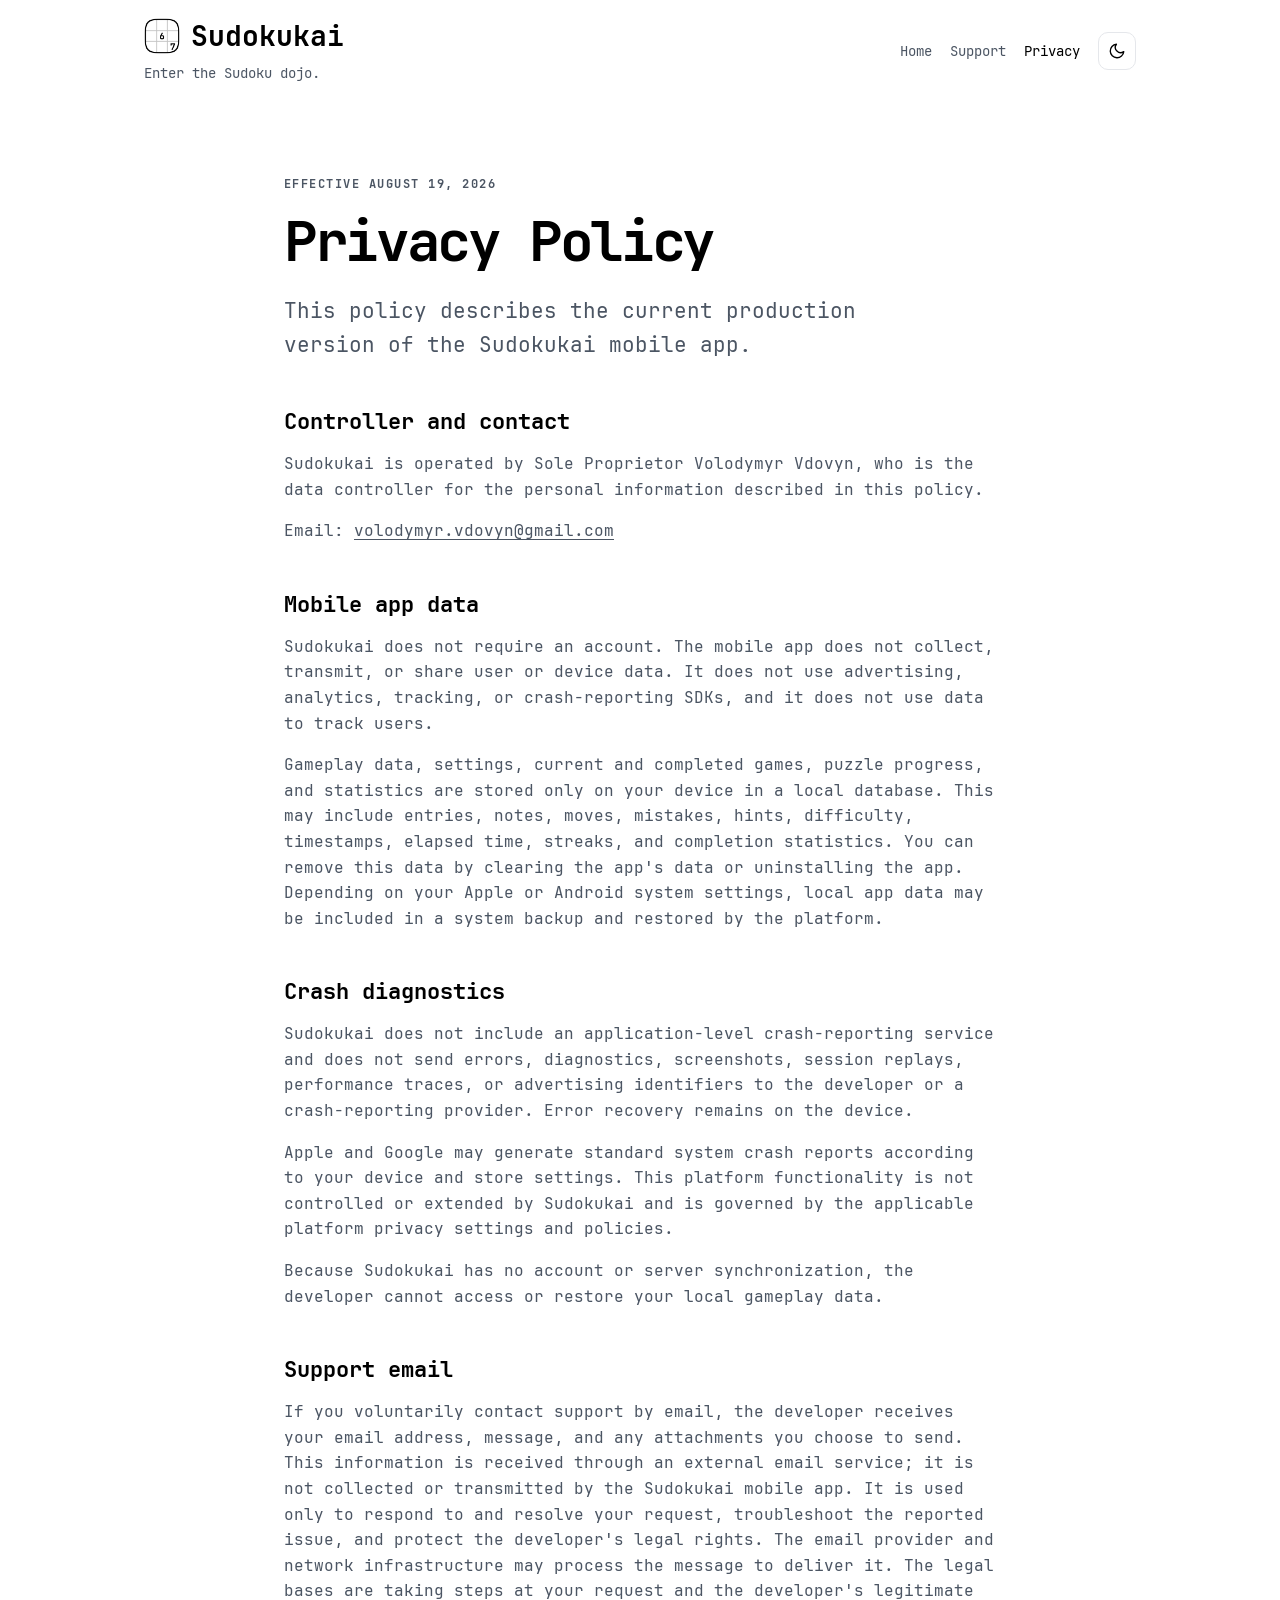
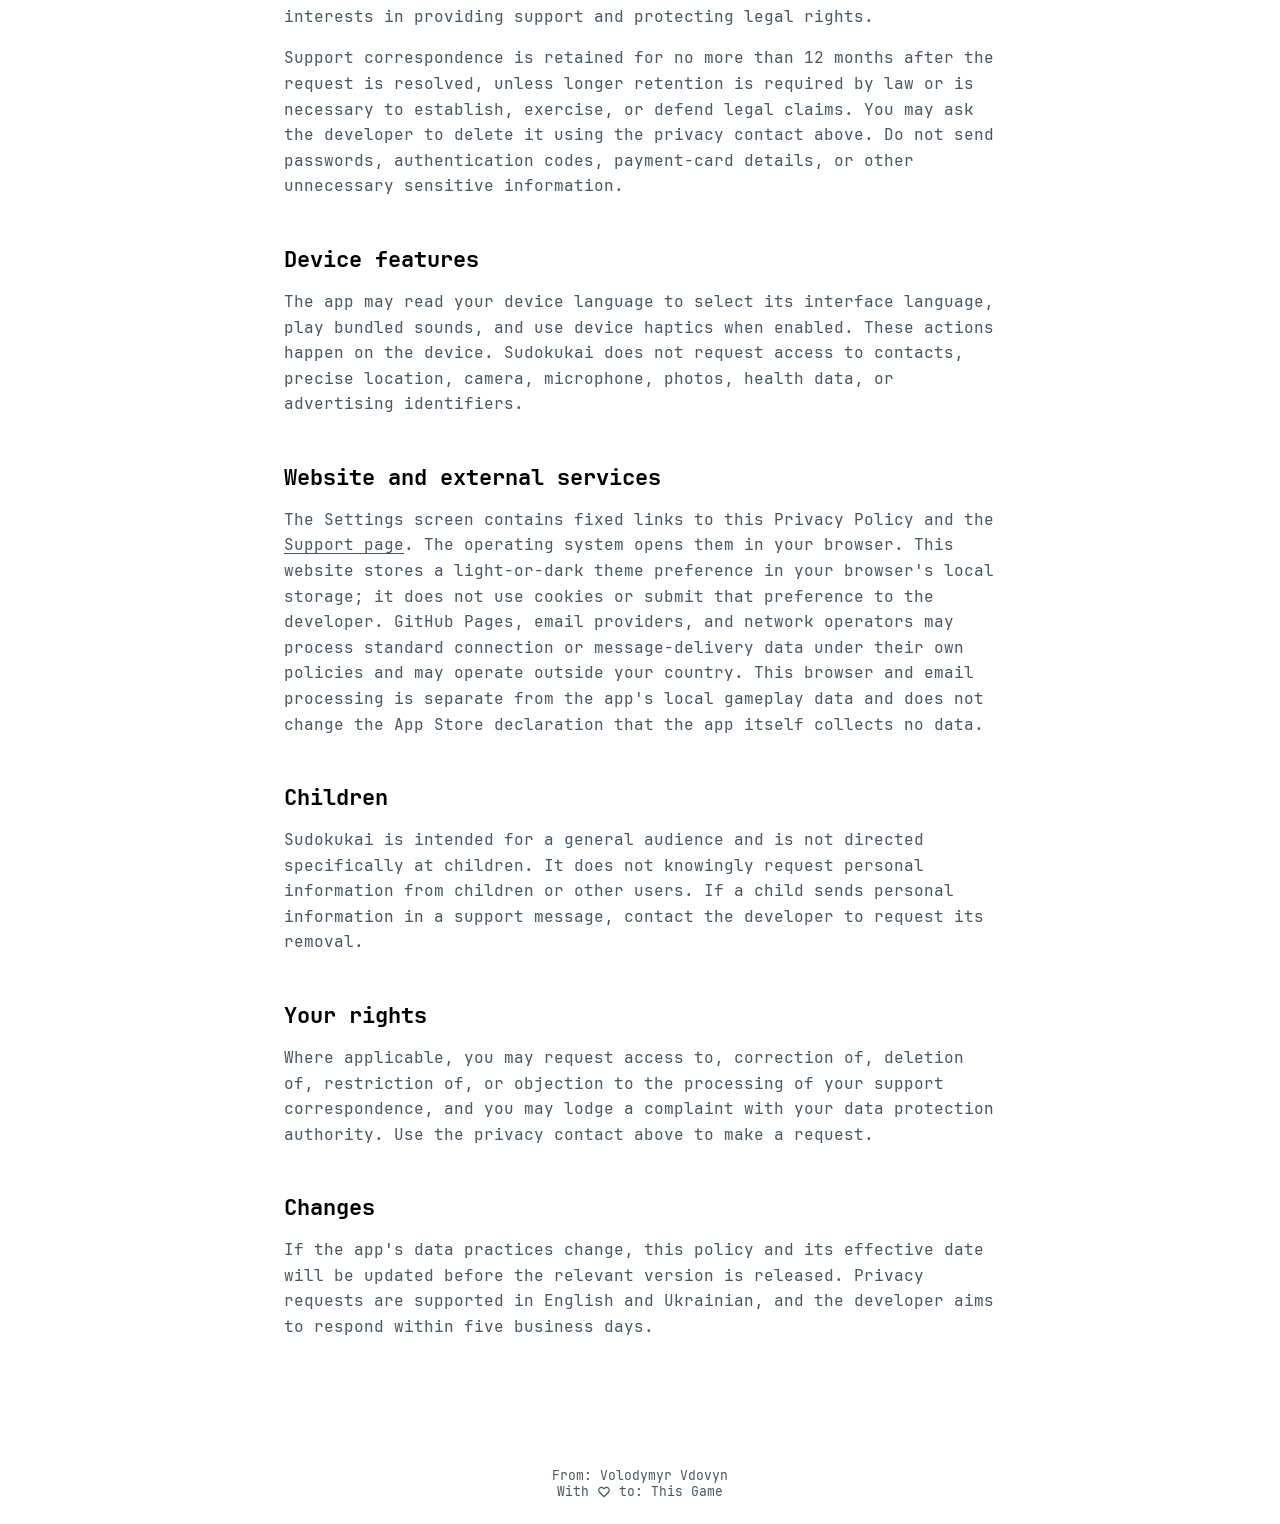
==== privacy/index.html @ ba86cb81 "pages(sudokukai-site): add main, privacy and support pages" ====
<!doctype html>
<html lang="en">
  <head>
    <meta charset="utf-8" />
    <meta name="viewport" content="width=device-width, initial-scale=1" />
    <meta
      name="description"
      content="Privacy Policy for the Sudokukai mobile app."
    />
    <meta
      name="theme-color"
      media="(prefers-color-scheme: light)"
      content="#ffffff"
    />
    <meta
      name="theme-color"
      media="(prefers-color-scheme: dark)"
      content="#000000"
    />
    <title>Privacy Policy · Sudokukai</title>
    <link
      rel="icon"
      href="../assets/icon-light.png"
      type="image/png"
      media="(prefers-color-scheme: light)"
      data-theme-icon="light"
    />
    <link
      rel="icon"
      href="../assets/icon-dark.png"
      type="image/png"
      media="(prefers-color-scheme: dark)"
      data-theme-icon="dark"
    />
    <script src="../components/theme.js"></script>
    <link rel="stylesheet" href="../assets/styles.css" />
    <script src="../components/header.js" defer></script>
    <script src="../components/footer.js" defer></script>
  </head>
  <body>
    <sudokukai-header current="privacy"></sudokukai-header>

    <main class="document">
      <p class="eyebrow">Effective August 19, 2026</p>
      <h1>Privacy Policy</h1>
      <p class="lead">
        This policy describes the current production version of the Sudokukai
        mobile app.
      </p>

      <h2>Controller and contact</h2>
      <p>
        Sudokukai is operated by Sole Proprietor Volodymyr Vdovyn, who is the
        data controller for the personal information described in this policy.
      </p>
      <p>
        Email:
        <a class="contact" href="mailto:volodymyr.vdovyn@gmail.com"
          >volodymyr.vdovyn@gmail.com</a
        >
      </p>

      <h2>Mobile app data</h2>
      <p>
        Sudokukai does not require an account. The mobile app does not collect,
        transmit, or share user or device data. It does not use advertising,
        analytics, tracking, or crash-reporting SDKs, and it does not use data
        to track users.
      </p>
      <p>
        Gameplay data, settings, current and completed games, puzzle progress,
        and statistics are stored only on your device in a local database. This
        may include entries, notes, moves, mistakes, hints, difficulty,
        timestamps, elapsed time, streaks, and completion statistics. You can
        remove this data by clearing the app's data or uninstalling the app.
        Depending on your Apple or Android system settings, local app data may
        be included in a system backup and restored by the platform.
      </p>

      <h2>Crash diagnostics</h2>
      <p>
        Sudokukai does not include an application-level crash-reporting service
        and does not send errors, diagnostics, screenshots, session replays,
        performance traces, or advertising identifiers to the developer or a
        crash-reporting provider. Error recovery remains on the device.
      </p>
      <p>
        Apple and Google may generate standard system crash reports according
        to your device and store settings. This platform functionality is not
        controlled or extended by Sudokukai and is governed by the applicable
        platform privacy settings and policies.
      </p>
      <p>
        Because Sudokukai has no account or server synchronization, the
        developer cannot access or restore your local gameplay data.
      </p>

      <h2>Support email</h2>
      <p>
        If you voluntarily contact support by email, the developer receives
        your email address, message, and any attachments you choose to send.
        This information is received through an external email service; it is
        not collected or transmitted by the Sudokukai mobile app. It is used
        only to respond to and resolve your request, troubleshoot the reported
        issue, and protect the developer's legal rights. The email provider and
        network infrastructure may process the message to deliver it. The legal
        bases are taking steps at your request and the developer's legitimate
        interests in providing support and protecting legal rights.
      </p>
      <p>
        Support correspondence is retained for no more than 12 months after the
        request is resolved, unless longer retention is required by law or is
        necessary to establish, exercise, or defend legal claims. You may ask
        the developer to delete it using the privacy contact above. Do not send
        passwords, authentication codes, payment-card details, or other
        unnecessary sensitive information.
      </p>

      <h2>Device features</h2>
      <p>
        The app may read your device language to select its interface language,
        play bundled sounds, and use device haptics when enabled. These actions
        happen on the device. Sudokukai does not request access to contacts,
        precise location, camera, microphone, photos, health data, or
        advertising identifiers.
      </p>

      <h2>Website and external services</h2>
      <p>
        The Settings screen contains fixed links to this Privacy Policy and the
        <a href="../support/">Support page</a>. The operating system opens them
        in your browser. This website stores a light-or-dark theme preference
        in your browser's local storage; it does not use cookies or submit that
        preference to the developer. GitHub Pages, email providers, and network
        operators may process standard connection or message-delivery data
        under their own policies and may operate outside your country. This
        browser and email processing is separate from the app's local gameplay
        data and does not change the App Store declaration that the app itself
        collects no data.
      </p>

      <h2>Children</h2>
      <p>
        Sudokukai is intended for a general audience and is not directed
        specifically at children. It does not knowingly request personal
        information from children or other users. If a child sends personal
        information in a support message, contact the developer to request its
        removal.
      </p>

      <h2>Your rights</h2>
      <p>
        Where applicable, you may request access to, correction of, deletion of,
        restriction of, or objection to the processing of your support
        correspondence, and you may lodge a complaint with your data protection
        authority. Use the privacy contact above to make a request.
      </p>

      <h2>Changes</h2>
      <p>
        If the app's data practices change, this policy and its effective date
        will be updated before the relevant version is released. Privacy
        requests are supported in English and Ukrainian, and the developer aims
        to respond within five business days.
      </p>
    </main>

    <sudokukai-footer></sudokukai-footer>
  </body>
</html>
---- assets/styles.css ----
@font-face {
  font-family: "JetBrains Mono";
  font-style: normal;
  font-weight: 400;
  font-display: swap;
  src: url("./fonts/JetBrainsMono-Regular.ttf") format("truetype");
}

@font-face {
  font-family: "JetBrains Mono";
  font-style: normal;
  font-weight: 700;
  font-display: swap;
  src: url("./fonts/JetBrainsMono-Bold.ttf") format("truetype");
}

:root {
  color-scheme: light dark;
  --background: #ffffff;
  --surface: #ffffff;
  --text: #000000;
  --muted: #4b5563;
  --border: #d1d5db;
  --subtle-border: #e5e7eb;
  --accent: #000000;
  --accent-hover: #242424;
  --accent-text: #ffffff;
  --control-hover: #f3f4f6;
  --content-width: 760px;
}

:root[data-theme="light"] {
  color-scheme: light;
}

:root[data-theme="dark"] {
  color-scheme: dark;
  --background: #000000;
  --surface: #000000;
  --text: #ffffff;
  --muted: #9ca3af;
  --border: #374151;
  --subtle-border: #1f2937;
  --accent: #ffffff;
  --accent-hover: #e5e7eb;
  --accent-text: #000000;
  --control-hover: #111214;
}

@media (prefers-color-scheme: dark) {
  :root:not([data-theme]) {
    --background: #000000;
    --surface: #000000;
    --text: #ffffff;
    --muted: #9ca3af;
    --border: #374151;
    --subtle-border: #1f2937;
    --accent: #ffffff;
    --accent-hover: #e5e7eb;
    --accent-text: #000000;
    --control-hover: #111214;
  }
}

* {
  box-sizing: border-box;
}

html {
  font-family:
    "JetBrains Mono", ui-monospace, "SFMono-Regular", "SF Mono", Menlo,
    Consolas, monospace;
  font-weight: 400;
  line-height: 1.6;
  scroll-behavior: smooth;
}

body {
  background: var(--background);
  color: var(--text);
  margin: 0;
  min-height: 100vh;
}

a {
  color: inherit;
  text-underline-offset: 0.2em;
}

a:hover {
  text-decoration-thickness: 2px;
}

sudokukai-header,
sudokukai-footer,
sudokukai-theme-toggle {
  display: block;
}

.site-header {
  border-bottom: 1px solid var(--border);
}

.nav {
  align-items: center;
  display: flex;
  gap: 24px;
  justify-content: space-between;
  margin: 0 auto;
  max-width: 1040px;
  padding: 16px 24px;
}

.brand {
  align-items: center;
  display: inline-flex;
  font-weight: 700;
  gap: 12px;
  text-decoration: none;
}

.brand picture {
  display: block;
  flex: 0 0 auto;
}

.brand .theme-image--dark,
.theme-image--dark {
  display: none;
}

:root[data-theme="dark"] .theme-image--light {
  display: none;
}

:root[data-theme="dark"] .theme-image--dark {
  display: block;
}

@media (prefers-color-scheme: dark) {
  :root:not([data-theme]) .theme-image--light {
    display: none;
  }

  :root:not([data-theme]) .theme-image--dark {
    display: block;
  }
}

.brand img {
  border-radius: 9px;
  display: block;
  height: 42px;
  width: 42px;
}

.nav-links {
  display: flex;
  flex-wrap: wrap;
  gap: 18px;
}

.nav-links a {
  color: var(--muted);
  font-size: 0.9rem;
  text-decoration: none;
}

.nav-links a[aria-current="page"],
.nav-links a:hover {
  color: var(--text);
}

.mobile-nav {
  display: none;
}

.brand-header {
  border-bottom: 0;
}

.brand-header__inner {
  align-items: center;
  display: grid;
  grid-template-columns: minmax(0, 1fr) auto;
  margin: 0 auto;
  max-width: 1040px;
  padding: 18px 24px;
}

.brand-header__brand {
  gap: 11px;
  font-size: 28px;
  line-height: 36px;
}

.brand-header__brand img {
  border-radius: 8px;
  height: 36px;
  width: 36px;
}

.brand-header__tagline {
  font-size: 14px;
  line-height: 22px;
  margin: 8px 0 0;
}

.brand-header__controls {
  align-items: center;
  display: flex;
  gap: 18px;
  grid-column: 2;
  grid-row: 1 / span 2;
}

.theme-toggle {
  align-items: center;
  background: var(--surface);
  border: 1px solid var(--subtle-border);
  border-radius: 10px;
  color: var(--text);
  cursor: pointer;
  display: inline-flex;
  height: 38px;
  justify-content: center;
  padding: 0;
  width: 38px;
}

.theme-toggle:hover {
  background: var(--control-hover);
  border-color: var(--border);
}

.theme-toggle:focus-visible {
  outline: 2px solid var(--text);
  outline-offset: 3px;
}

.theme-toggle svg {
  fill: none;
  height: 18px;
  stroke: currentColor;
  stroke-linecap: round;
  stroke-linejoin: round;
  stroke-width: 1.8;
  width: 18px;
}

.home-theme-toggle {
  position: absolute;
  right: 24px;
  top: 24px;
}

main {
  margin: 0 auto;
  max-width: var(--content-width);
  padding: 72px 24px 88px;
}

.home-page,
.support-page,
.not-found-page {
  display: flex;
  flex-direction: column;
}

.home-page main,
.support-page main,
.not-found-page main {
  display: flex;
  flex: 1;
  flex-direction: column;
  justify-content: center;
  padding-bottom: 48px;
  padding-top: 48px;
  width: 100%;
}

.support-page main {
  justify-content: flex-start;
}

.home-page .hero {
  min-height: auto;
}

.hero {
  align-items: center;
  display: grid;
  gap: 40px;
  grid-template-columns: minmax(0, 1fr) 180px;
  min-height: 56vh;
}

.hero-logo {
  border-radius: 36px;
  height: 180px;
  width: 180px;
}

.eyebrow {
  color: var(--muted);
  font-size: 0.78rem;
  font-weight: 700;
  letter-spacing: 0.12em;
  margin: 0 0 14px;
  text-transform: uppercase;
}

h1,
h2,
h3 {
  line-height: 1.2;
}

h1 {
  font-size: clamp(2.3rem, 8vw, 4.5rem);
  letter-spacing: -0.06em;
  margin: 0;
}

.document h1 {
  font-size: clamp(2rem, 7vw, 3.5rem);
}

h2 {
  font-size: 1.35rem;
  margin: 48px 0 12px;
}

h3 {
  font-size: 1rem;
  margin: 28px 0 8px;
}

p,
li {
  color: var(--muted);
}

.lead {
  font-size: 1.33rem;
  margin: 18px 0 0;
  max-width: 580px;
}

.actions {
  display: flex;
  flex-wrap: wrap;
  gap: 12px;
  margin-top: 30px;
}

.button {
  align-items: center;
  background: var(--accent);
  border: 1px solid var(--accent);
  border-radius: 10px;
  color: var(--accent-text);
  display: inline-flex;
  font-weight: 700;
  justify-content: center;
  min-height: 48px;
  padding: 11px 16px;
  text-align: center;
  text-decoration: none;
  transition:
    background-color 160ms ease,
    border-color 160ms ease,
    color 160ms ease;
}

.button:hover {
  background: var(--accent-hover);
  border-color: var(--accent-hover);
}

.button:focus-visible {
  outline: 2px solid var(--text);
  outline-offset: 3px;
}

.button.secondary {
  background: transparent;
  border-color: var(--border);
  color: var(--text);
}

.button.secondary:hover {
  background: var(--control-hover);
  border-color: var(--text);
}

.card-grid {
  display: grid;
  gap: 16px;
  grid-template-columns: repeat(2, minmax(0, 1fr));
  margin-top: 48px;
}

.card,
.notice {
  background: var(--surface);
  border: 1px solid var(--border);
  border-radius: 14px;
  padding: 22px;
}

.card h2,
.notice h2 {
  margin-top: 0;
}

.meta {
  color: var(--muted);
  font-size: 0.86rem;
  margin-top: 14px;
}

.document ul,
.document ol {
  padding-left: 1.5rem;
}

.document li + li {
  margin-top: 8px;
}

.contact {
  overflow-wrap: anywhere;
}

.footer-inner {
  align-items: center;
  color: var(--muted);
  display: flex;
  flex-wrap: wrap;
  font-size: 0.82rem;
  gap: 12px 24px;
  justify-content: center;
  margin: 0 auto;
  max-width: 1040px;
  padding: 24px;
}

.footer-signature {
  align-items: center;
  display: flex;
  flex-direction: column;
  font-size: 13px;
  gap: 0;
  line-height: 16px;
  text-align: center;
}

.footer-signature__line {
  align-items: center;
  display: flex;
}

.footer-signature__heart {
  fill: currentColor;
  height: 14px;
  width: 14px;
}

@media (max-width: 640px) {
  .nav {
    align-items: flex-start;
    flex-direction: column;
    gap: 12px;
  }

  .brand-header__inner {
    grid-template-columns: minmax(0, 1fr) auto auto;
    column-gap: 8px;
    padding: 14px 20px;
  }

  .brand-header__controls {
    display: contents;
  }

  .brand-header__brand {
    font-size: clamp(22px, 6.9vw, 26px);
    grid-column: 1;
    grid-row: 1;
  }

  .brand-header__tagline {
    grid-column: 1 / -1;
    grid-row: 2;
    margin-top: 4px;
  }

  .desktop-nav {
    display: none;
  }

  .mobile-nav {
    display: block;
    grid-column: 3;
    grid-row: 1;
    position: relative;
  }

  .mobile-nav__toggle {
    align-items: center;
    background: var(--surface);
    border: 1px solid var(--subtle-border);
    border-radius: 10px;
    color: var(--text);
    cursor: pointer;
    display: flex;
    height: 44px;
    justify-content: center;
    list-style: none;
    width: 44px;
  }

  .mobile-nav__toggle::-webkit-details-marker {
    display: none;
  }

  .mobile-nav__toggle:hover,
  .mobile-nav[open] .mobile-nav__toggle {
    background: var(--control-hover);
    border-color: var(--border);
  }

  .mobile-nav__toggle:focus-visible {
    outline: 2px solid var(--text);
    outline-offset: 3px;
  }

  .mobile-nav__toggle svg {
    fill: none;
    height: 20px;
    stroke: currentColor;
    stroke-linecap: round;
    stroke-width: 1.8;
    width: 20px;
  }

  .mobile-nav__panel {
    background: var(--surface);
    border: 1px solid var(--border);
    border-radius: 12px;
    box-shadow: 0 12px 32px rgb(0 0 0 / 12%);
    flex-direction: column;
    gap: 2px;
    min-width: 168px;
    padding: 8px;
    position: absolute;
    right: 0;
    top: calc(100% + 8px);
    z-index: 10;
  }

  .mobile-nav__panel a {
    border-radius: 8px;
    padding: 0 12px;
  }

  .mobile-nav__panel a:hover,
  .mobile-nav__panel a[aria-current="page"] {
    background: var(--control-hover);
  }

  .brand-header__controls > sudokukai-theme-toggle {
    align-self: center;
    grid-column: 2;
    grid-row: 1;
    justify-self: end;
  }

  .nav-links a {
    align-items: center;
    display: inline-flex;
    min-height: 44px;
  }

  .theme-toggle {
    height: 44px;
    width: 44px;
  }

  main {
    padding: 30px 20px 64px;
  }

  .document {
    font-family: system-ui, -apple-system, BlinkMacSystemFont, "Segoe UI",
      sans-serif;
    font-size: 16px;
    line-height: 1.65;
  }

  .document h1,
  .document h2,
  .document h3,
  .document .eyebrow {
    font-family:
      "JetBrains Mono", ui-monospace, "SFMono-Regular", "SF Mono", Menlo,
      Consolas, monospace;
  }

  .document h1 {
    font-size: 2rem;
  }

  .document .lead {
    font-size: 1.12rem;
    line-height: 1.55;
  }

  .document h2 {
    font-size: 1.2rem;
    margin-top: 38px;
  }

  .footer-inner {
    padding-bottom: calc(24px + env(safe-area-inset-bottom));
  }

  .hero {
    display: flex;
    flex-direction: column-reverse;
    min-height: auto;
  }

  .hero-logo {
    align-self: flex-start;
    height: 112px;
    width: 112px;
  }

  .actions {
    align-items: stretch;
    flex-direction: column;
  }

  .actions .button {
    width: 100%;
  }

  .card-grid {
    grid-template-columns: 1fr;
  }
}

@media (prefers-reduced-motion: reduce) {
  html {
    scroll-behavior: auto;
  }

  .button {
    transition: none;
  }
}
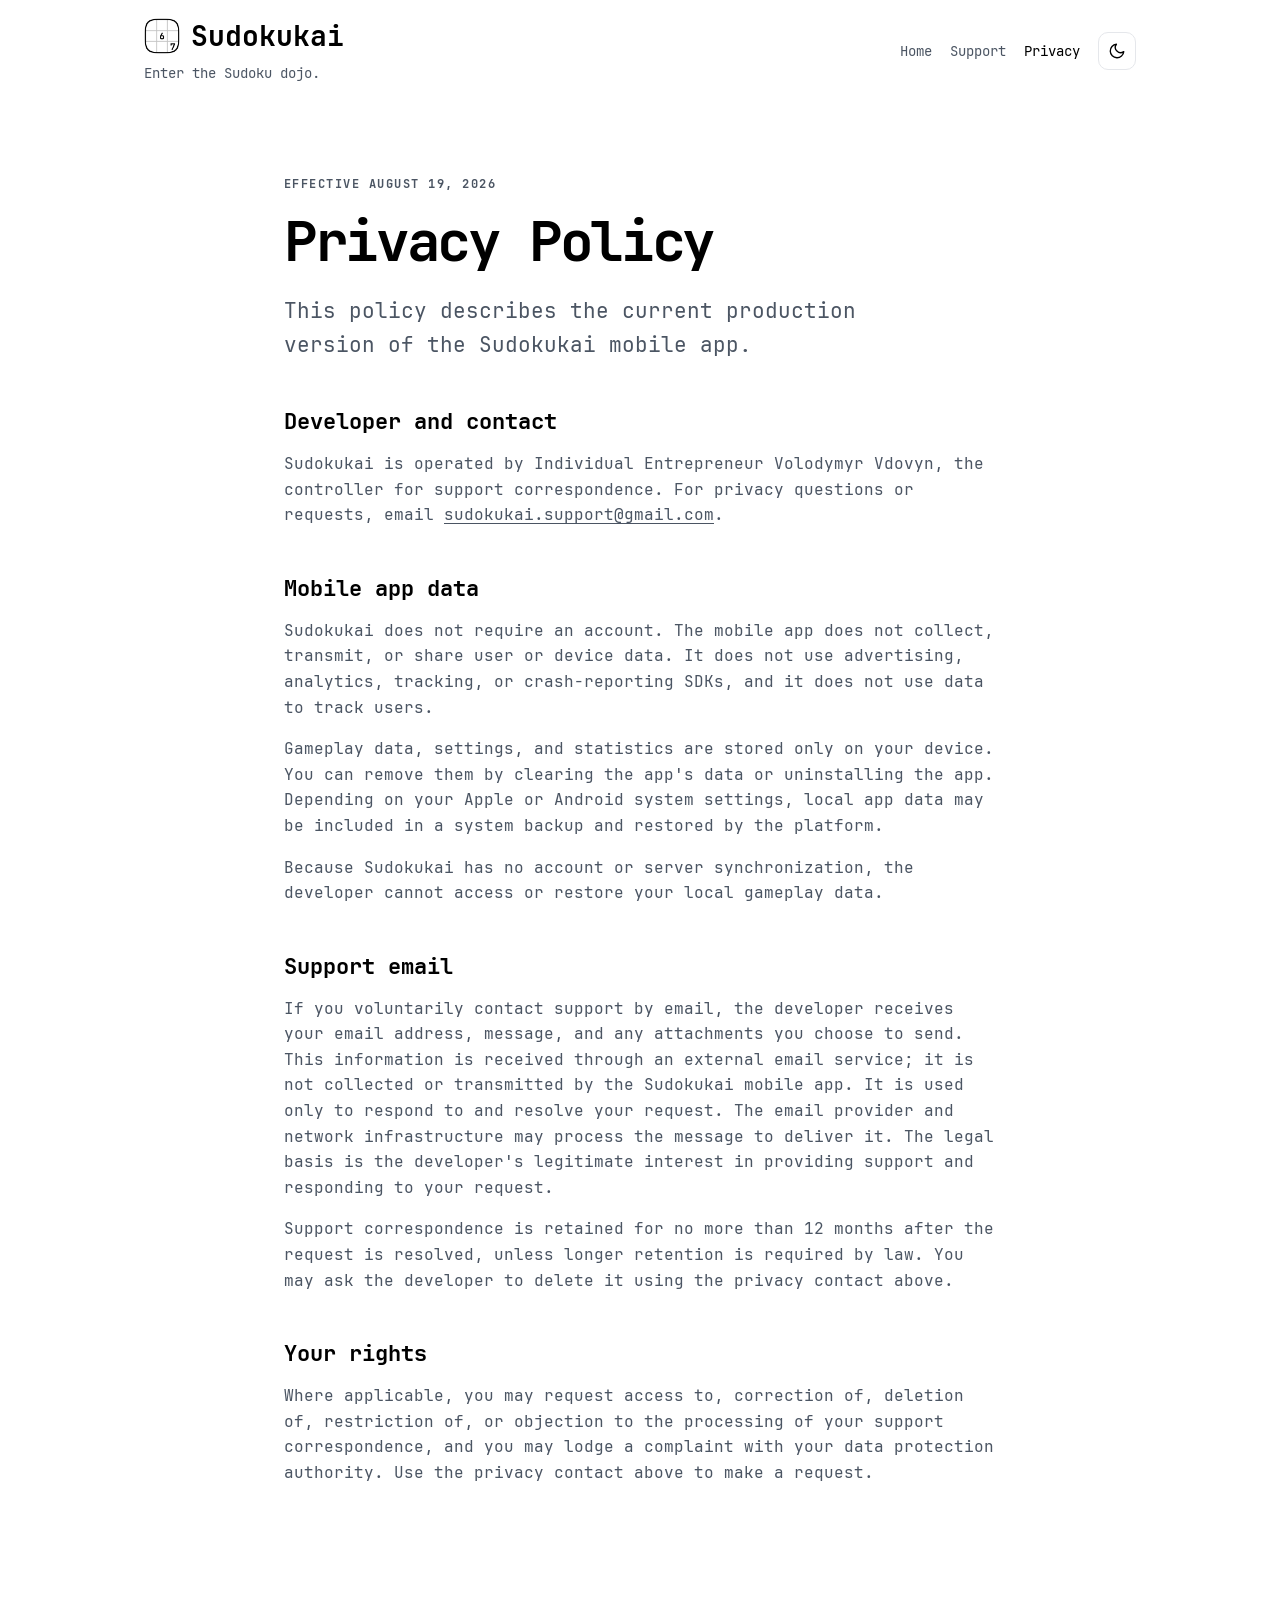
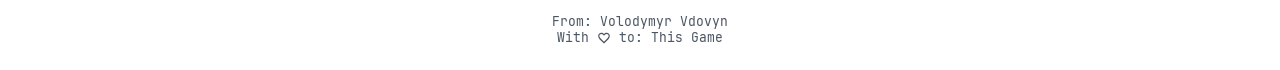
==== commit 9833475f: "feat(site): create sudokukai website" ====
--- a/privacy/index.html
+++ b/privacy/index.html
@@ -48,16 +48,14 @@
         mobile app.
       </p>
 
-      <h2>Controller and contact</h2>
+      <h2>Developer and contact</h2>
       <p>
-        Sudokukai is operated by Sole Proprietor Volodymyr Vdovyn, who is the
-        data controller for the personal information described in this policy.
-      </p>
-      <p>
-        Email:
-        <a class="contact" href="mailto:volodymyr.vdovyn@gmail.com"
-          >volodymyr.vdovyn@gmail.com</a
-        >
+        Sudokukai is operated by Individual Entrepreneur Volodymyr Vdovyn, the
+        controller for support correspondence. For privacy questions or
+        requests, email
+        <a class="contact" href="mailto:sudokukai.support@gmail.com"
+          >sudokukai.support@gmail.com</a
+        >.
       </p>
 
       <h2>Mobile app data</h2>
@@ -68,27 +66,10 @@
         to track users.
       </p>
       <p>
-        Gameplay data, settings, current and completed games, puzzle progress,
-        and statistics are stored only on your device in a local database. This
-        may include entries, notes, moves, mistakes, hints, difficulty,
-        timestamps, elapsed time, streaks, and completion statistics. You can
-        remove this data by clearing the app's data or uninstalling the app.
+        Gameplay data, settings, and statistics are stored only on your device.
+        You can remove them by clearing the app's data or uninstalling the app.
         Depending on your Apple or Android system settings, local app data may
         be included in a system backup and restored by the platform.
-      </p>
-
-      <h2>Crash diagnostics</h2>
-      <p>
-        Sudokukai does not include an application-level crash-reporting service
-        and does not send errors, diagnostics, screenshots, session replays,
-        performance traces, or advertising identifiers to the developer or a
-        crash-reporting provider. Error recovery remains on the device.
-      </p>
-      <p>
-        Apple and Google may generate standard system crash reports according
-        to your device and store settings. This platform functionality is not
-        controlled or extended by Sudokukai and is governed by the applicable
-        platform privacy settings and policies.
       </p>
       <p>
         Because Sudokukai has no account or server synchronization, the
@@ -101,51 +82,15 @@
         your email address, message, and any attachments you choose to send.
         This information is received through an external email service; it is
         not collected or transmitted by the Sudokukai mobile app. It is used
-        only to respond to and resolve your request, troubleshoot the reported
-        issue, and protect the developer's legal rights. The email provider and
+        only to respond to and resolve your request. The email provider and
         network infrastructure may process the message to deliver it. The legal
-        bases are taking steps at your request and the developer's legitimate
-        interests in providing support and protecting legal rights.
+        basis is the developer's legitimate interest in providing support and
+        responding to your request.
       </p>
       <p>
         Support correspondence is retained for no more than 12 months after the
-        request is resolved, unless longer retention is required by law or is
-        necessary to establish, exercise, or defend legal claims. You may ask
-        the developer to delete it using the privacy contact above. Do not send
-        passwords, authentication codes, payment-card details, or other
-        unnecessary sensitive information.
-      </p>
-
-      <h2>Device features</h2>
-      <p>
-        The app may read your device language to select its interface language,
-        play bundled sounds, and use device haptics when enabled. These actions
-        happen on the device. Sudokukai does not request access to contacts,
-        precise location, camera, microphone, photos, health data, or
-        advertising identifiers.
-      </p>
-
-      <h2>Website and external services</h2>
-      <p>
-        The Settings screen contains fixed links to this Privacy Policy and the
-        <a href="../support/">Support page</a>. The operating system opens them
-        in your browser. This website stores a light-or-dark theme preference
-        in your browser's local storage; it does not use cookies or submit that
-        preference to the developer. GitHub Pages, email providers, and network
-        operators may process standard connection or message-delivery data
-        under their own policies and may operate outside your country. This
-        browser and email processing is separate from the app's local gameplay
-        data and does not change the App Store declaration that the app itself
-        collects no data.
-      </p>
-
-      <h2>Children</h2>
-      <p>
-        Sudokukai is intended for a general audience and is not directed
-        specifically at children. It does not knowingly request personal
-        information from children or other users. If a child sends personal
-        information in a support message, contact the developer to request its
-        removal.
+        request is resolved, unless longer retention is required by law. You
+        may ask the developer to delete it using the privacy contact above.
       </p>
 
       <h2>Your rights</h2>
@@ -155,14 +100,6 @@
         correspondence, and you may lodge a complaint with your data protection
         authority. Use the privacy contact above to make a request.
       </p>
-
-      <h2>Changes</h2>
-      <p>
-        If the app's data practices change, this policy and its effective date
-        will be updated before the relevant version is released. Privacy
-        requests are supported in English and Ukrainian, and the developer aims
-        to respond within five business days.
-      </p>
     </main>
 
     <sudokukai-footer></sudokukai-footer>
--- a/assets/styles.css
+++ b/assets/styles.css
@@ -23,7 +23,6 @@
   --border: #d1d5db;
   --subtle-border: #e5e7eb;
   --accent: #000000;
-  --accent-hover: #242424;
   --accent-text: #ffffff;
   --control-hover: #f3f4f6;
   --content-width: 760px;
@@ -42,7 +41,6 @@
   --border: #374151;
   --subtle-border: #1f2937;
   --accent: #ffffff;
-  --accent-hover: #e5e7eb;
   --accent-text: #000000;
   --control-hover: #111214;
 }
@@ -56,7 +54,6 @@
     --border: #374151;
     --subtle-border: #1f2937;
     --accent: #ffffff;
-    --accent-hover: #e5e7eb;
     --accent-text: #000000;
     --control-hover: #111214;
   }
@@ -169,10 +166,6 @@
 .nav-links a[aria-current="page"],
 .nav-links a:hover {
   color: var(--text);
-}
-
-.mobile-nav {
-  display: none;
 }
 
 .brand-header {
@@ -279,10 +272,6 @@
   width: 100%;
 }
 
-.support-page main {
-  justify-content: flex-start;
-}
-
 .home-page .hero {
   min-height: auto;
 }
@@ -355,43 +344,20 @@
 }
 
 .button {
-  align-items: center;
   background: var(--accent);
   border: 1px solid var(--accent);
   border-radius: 10px;
   color: var(--accent-text);
-  display: inline-flex;
+  display: inline-block;
   font-weight: 700;
-  justify-content: center;
-  min-height: 48px;
   padding: 11px 16px;
-  text-align: center;
   text-decoration: none;
-  transition:
-    background-color 160ms ease,
-    border-color 160ms ease,
-    color 160ms ease;
-}
-
-.button:hover {
-  background: var(--accent-hover);
-  border-color: var(--accent-hover);
-}
-
-.button:focus-visible {
-  outline: 2px solid var(--text);
-  outline-offset: 3px;
 }
 
 .button.secondary {
   background: transparent;
   border-color: var(--border);
   color: var(--text);
-}
-
-.button.secondary:hover {
-  background: var(--control-hover);
-  border-color: var(--text);
 }
 
 .card-grid {
@@ -475,155 +441,17 @@
   }
 
   .brand-header__inner {
-    grid-template-columns: minmax(0, 1fr) auto auto;
-    column-gap: 8px;
-    padding: 14px 20px;
+    grid-template-columns: 1fr;
   }
 
   .brand-header__controls {
-    display: contents;
-  }
-
-  .brand-header__brand {
-    font-size: clamp(22px, 6.9vw, 26px);
     grid-column: 1;
-    grid-row: 1;
-  }
-
-  .brand-header__tagline {
-    grid-column: 1 / -1;
-    grid-row: 2;
-    margin-top: 4px;
-  }
-
-  .desktop-nav {
-    display: none;
-  }
-
-  .mobile-nav {
-    display: block;
-    grid-column: 3;
-    grid-row: 1;
-    position: relative;
-  }
-
-  .mobile-nav__toggle {
-    align-items: center;
-    background: var(--surface);
-    border: 1px solid var(--subtle-border);
-    border-radius: 10px;
-    color: var(--text);
-    cursor: pointer;
-    display: flex;
-    height: 44px;
-    justify-content: center;
-    list-style: none;
-    width: 44px;
-  }
-
-  .mobile-nav__toggle::-webkit-details-marker {
-    display: none;
-  }
-
-  .mobile-nav__toggle:hover,
-  .mobile-nav[open] .mobile-nav__toggle {
-    background: var(--control-hover);
-    border-color: var(--border);
-  }
-
-  .mobile-nav__toggle:focus-visible {
-    outline: 2px solid var(--text);
-    outline-offset: 3px;
-  }
-
-  .mobile-nav__toggle svg {
-    fill: none;
-    height: 20px;
-    stroke: currentColor;
-    stroke-linecap: round;
-    stroke-width: 1.8;
-    width: 20px;
-  }
-
-  .mobile-nav__panel {
-    background: var(--surface);
-    border: 1px solid var(--border);
-    border-radius: 12px;
-    box-shadow: 0 12px 32px rgb(0 0 0 / 12%);
-    flex-direction: column;
-    gap: 2px;
-    min-width: 168px;
-    padding: 8px;
-    position: absolute;
-    right: 0;
-    top: calc(100% + 8px);
-    z-index: 10;
-  }
-
-  .mobile-nav__panel a {
-    border-radius: 8px;
-    padding: 0 12px;
-  }
-
-  .mobile-nav__panel a:hover,
-  .mobile-nav__panel a[aria-current="page"] {
-    background: var(--control-hover);
-  }
-
-  .brand-header__controls > sudokukai-theme-toggle {
-    align-self: center;
-    grid-column: 2;
-    grid-row: 1;
-    justify-self: end;
-  }
-
-  .nav-links a {
-    align-items: center;
-    display: inline-flex;
-    min-height: 44px;
-  }
-
-  .theme-toggle {
-    height: 44px;
-    width: 44px;
+    grid-row: auto;
+    margin-top: 12px;
   }
 
   main {
-    padding: 30px 20px 64px;
-  }
-
-  .document {
-    font-family: system-ui, -apple-system, BlinkMacSystemFont, "Segoe UI",
-      sans-serif;
-    font-size: 16px;
-    line-height: 1.65;
-  }
-
-  .document h1,
-  .document h2,
-  .document h3,
-  .document .eyebrow {
-    font-family:
-      "JetBrains Mono", ui-monospace, "SFMono-Regular", "SF Mono", Menlo,
-      Consolas, monospace;
-  }
-
-  .document h1 {
-    font-size: 2rem;
-  }
-
-  .document .lead {
-    font-size: 1.12rem;
-    line-height: 1.55;
-  }
-
-  .document h2 {
-    font-size: 1.2rem;
-    margin-top: 38px;
-  }
-
-  .footer-inner {
-    padding-bottom: calc(24px + env(safe-area-inset-bottom));
+    padding-top: 48px;
   }
 
   .hero {
@@ -638,15 +466,6 @@
     width: 112px;
   }
 
-  .actions {
-    align-items: stretch;
-    flex-direction: column;
-  }
-
-  .actions .button {
-    width: 100%;
-  }
-
   .card-grid {
     grid-template-columns: 1fr;
   }
@@ -656,8 +475,4 @@
   html {
     scroll-behavior: auto;
   }
-
-  .button {
-    transition: none;
-  }
-}
+}
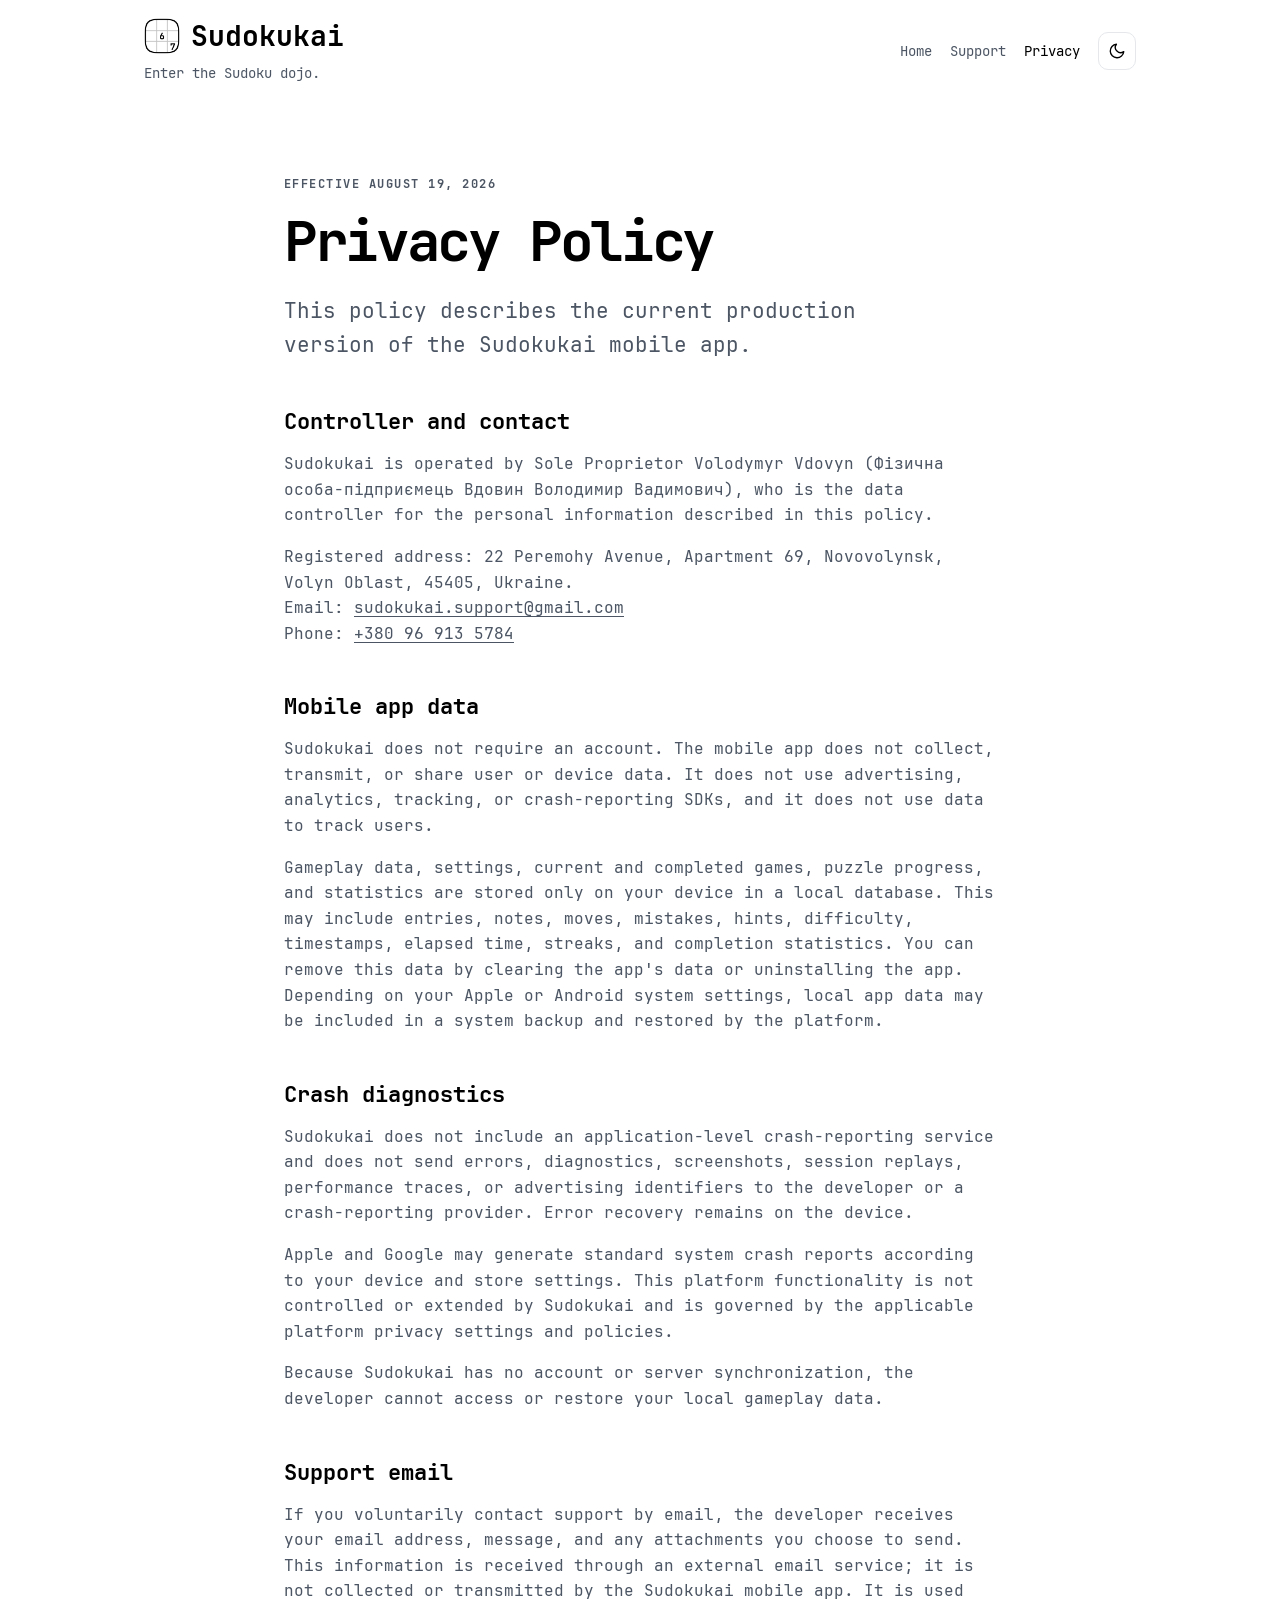
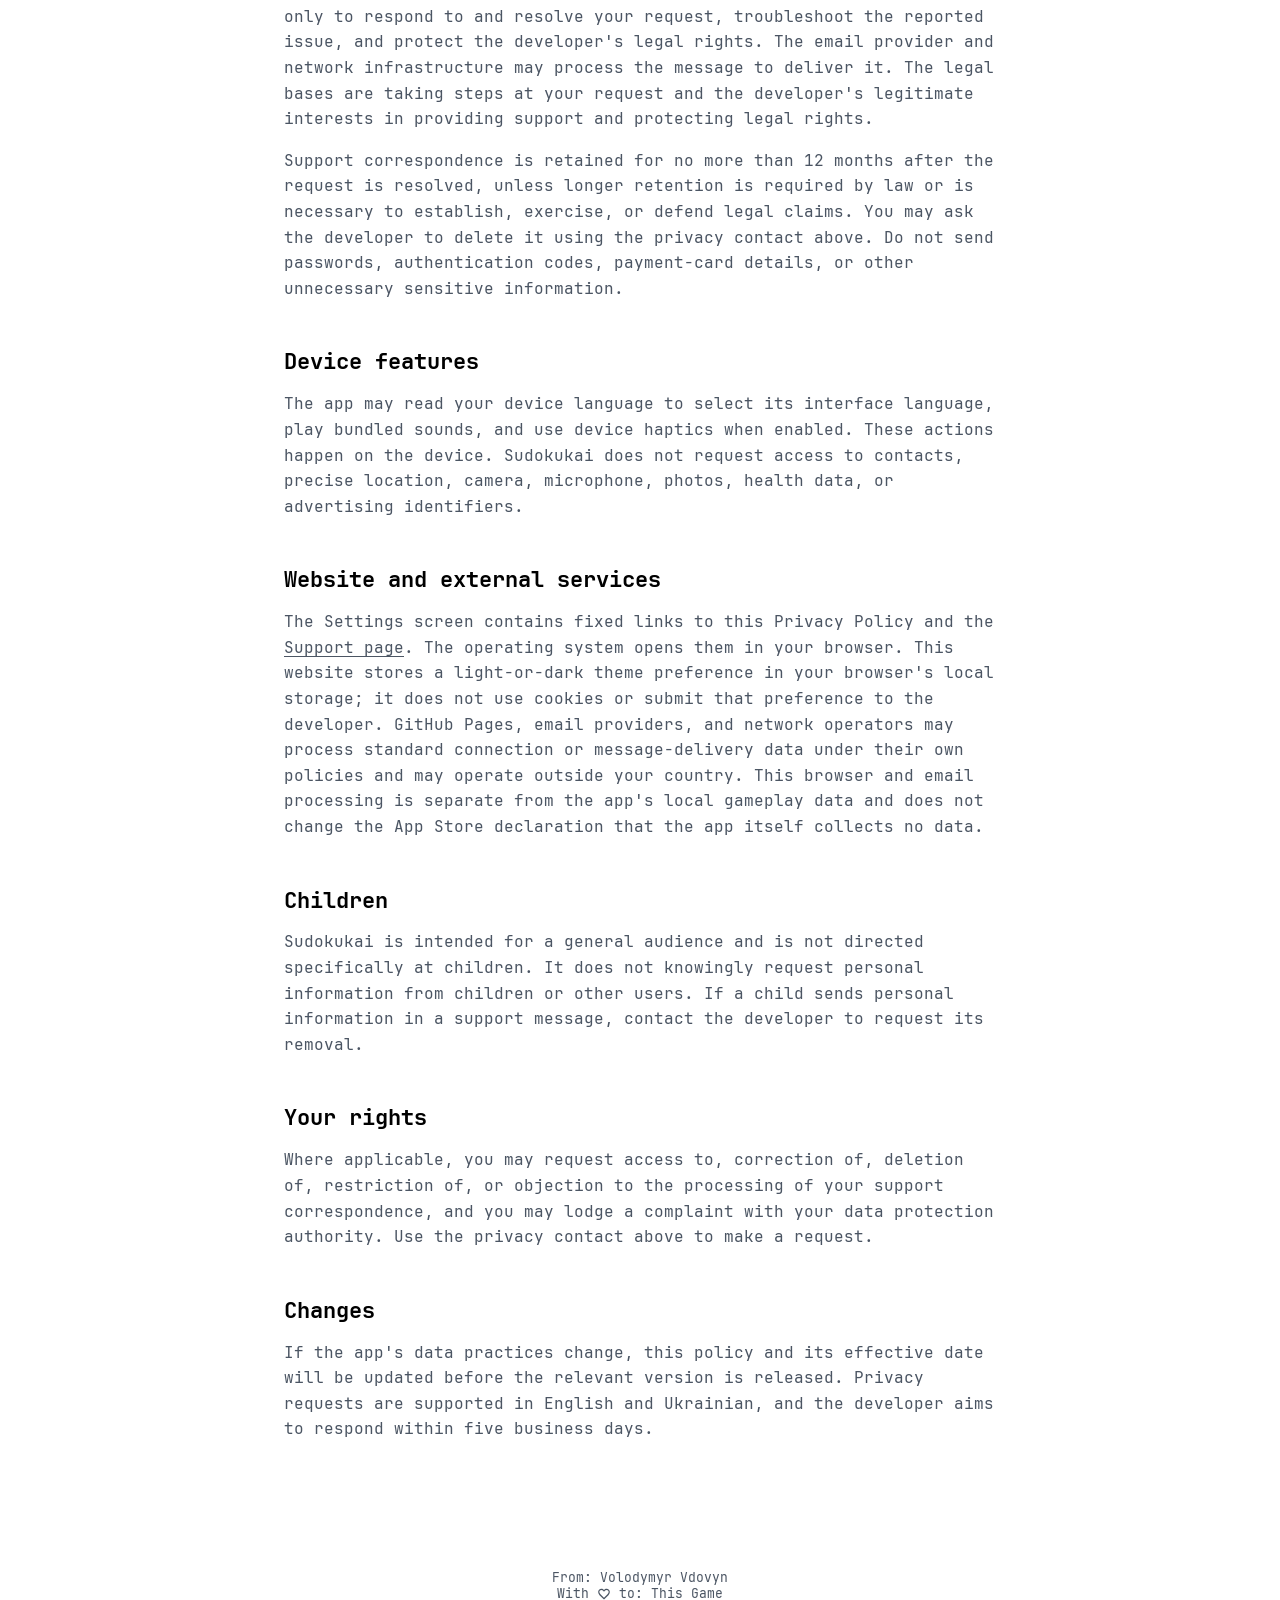
==== commit a0d877c6: "feat(site): expand release support and privacy pages" ====
--- a/privacy/index.html
+++ b/privacy/index.html
@@ -48,14 +48,20 @@
         mobile app.
       </p>
 
-      <h2>Developer and contact</h2>
+      <h2>Controller and contact</h2>
       <p>
-        Sudokukai is operated by Individual Entrepreneur Volodymyr Vdovyn, the
-        controller for support correspondence. For privacy questions or
-        requests, email
+        Sudokukai is operated by Sole Proprietor Volodymyr Vdovyn (Фізична
+        особа-підприємець Вдовин Володимир Вадимович), who is the data
+        controller for the personal information described in this policy.
+      </p>
+      <p>
+        Registered address: 22 Peremohy Avenue, Apartment 69, Novovolynsk,
+        Volyn Oblast, 45405, Ukraine.<br />
+        Email:
         <a class="contact" href="mailto:sudokukai.support@gmail.com"
           >sudokukai.support@gmail.com</a
-        >.
+        ><br />
+        Phone: <a class="contact" href="tel:+380969135784">+380 96 913 5784</a>
       </p>
 
       <h2>Mobile app data</h2>
@@ -66,10 +72,27 @@
         to track users.
       </p>
       <p>
-        Gameplay data, settings, and statistics are stored only on your device.
-        You can remove them by clearing the app's data or uninstalling the app.
+        Gameplay data, settings, current and completed games, puzzle progress,
+        and statistics are stored only on your device in a local database. This
+        may include entries, notes, moves, mistakes, hints, difficulty,
+        timestamps, elapsed time, streaks, and completion statistics. You can
+        remove this data by clearing the app's data or uninstalling the app.
         Depending on your Apple or Android system settings, local app data may
         be included in a system backup and restored by the platform.
+      </p>
+
+      <h2>Crash diagnostics</h2>
+      <p>
+        Sudokukai does not include an application-level crash-reporting service
+        and does not send errors, diagnostics, screenshots, session replays,
+        performance traces, or advertising identifiers to the developer or a
+        crash-reporting provider. Error recovery remains on the device.
+      </p>
+      <p>
+        Apple and Google may generate standard system crash reports according
+        to your device and store settings. This platform functionality is not
+        controlled or extended by Sudokukai and is governed by the applicable
+        platform privacy settings and policies.
       </p>
       <p>
         Because Sudokukai has no account or server synchronization, the
@@ -82,15 +105,51 @@
         your email address, message, and any attachments you choose to send.
         This information is received through an external email service; it is
         not collected or transmitted by the Sudokukai mobile app. It is used
-        only to respond to and resolve your request. The email provider and
+        only to respond to and resolve your request, troubleshoot the reported
+        issue, and protect the developer's legal rights. The email provider and
         network infrastructure may process the message to deliver it. The legal
-        basis is the developer's legitimate interest in providing support and
-        responding to your request.
+        bases are taking steps at your request and the developer's legitimate
+        interests in providing support and protecting legal rights.
       </p>
       <p>
         Support correspondence is retained for no more than 12 months after the
-        request is resolved, unless longer retention is required by law. You
-        may ask the developer to delete it using the privacy contact above.
+        request is resolved, unless longer retention is required by law or is
+        necessary to establish, exercise, or defend legal claims. You may ask
+        the developer to delete it using the privacy contact above. Do not send
+        passwords, authentication codes, payment-card details, or other
+        unnecessary sensitive information.
+      </p>
+
+      <h2>Device features</h2>
+      <p>
+        The app may read your device language to select its interface language,
+        play bundled sounds, and use device haptics when enabled. These actions
+        happen on the device. Sudokukai does not request access to contacts,
+        precise location, camera, microphone, photos, health data, or
+        advertising identifiers.
+      </p>
+
+      <h2>Website and external services</h2>
+      <p>
+        The Settings screen contains fixed links to this Privacy Policy and the
+        <a href="../support/">Support page</a>. The operating system opens them
+        in your browser. This website stores a light-or-dark theme preference
+        in your browser's local storage; it does not use cookies or submit that
+        preference to the developer. GitHub Pages, email providers, and network
+        operators may process standard connection or message-delivery data
+        under their own policies and may operate outside your country. This
+        browser and email processing is separate from the app's local gameplay
+        data and does not change the App Store declaration that the app itself
+        collects no data.
+      </p>
+
+      <h2>Children</h2>
+      <p>
+        Sudokukai is intended for a general audience and is not directed
+        specifically at children. It does not knowingly request personal
+        information from children or other users. If a child sends personal
+        information in a support message, contact the developer to request its
+        removal.
       </p>
 
       <h2>Your rights</h2>
@@ -100,6 +159,14 @@
         correspondence, and you may lodge a complaint with your data protection
         authority. Use the privacy contact above to make a request.
       </p>
+
+      <h2>Changes</h2>
+      <p>
+        If the app's data practices change, this policy and its effective date
+        will be updated before the relevant version is released. Privacy
+        requests are supported in English and Ukrainian, and the developer aims
+        to respond within five business days.
+      </p>
     </main>
 
     <sudokukai-footer></sudokukai-footer>
--- a/assets/styles.css
+++ b/assets/styles.css
@@ -23,6 +23,7 @@
   --border: #d1d5db;
   --subtle-border: #e5e7eb;
   --accent: #000000;
+  --accent-hover: #242424;
   --accent-text: #ffffff;
   --control-hover: #f3f4f6;
   --content-width: 760px;
@@ -41,6 +42,7 @@
   --border: #374151;
   --subtle-border: #1f2937;
   --accent: #ffffff;
+  --accent-hover: #e5e7eb;
   --accent-text: #000000;
   --control-hover: #111214;
 }
@@ -54,6 +56,7 @@
     --border: #374151;
     --subtle-border: #1f2937;
     --accent: #ffffff;
+    --accent-hover: #e5e7eb;
     --accent-text: #000000;
     --control-hover: #111214;
   }
@@ -166,6 +169,10 @@
 .nav-links a[aria-current="page"],
 .nav-links a:hover {
   color: var(--text);
+}
+
+.mobile-nav {
+  display: none;
 }
 
 .brand-header {
@@ -272,6 +279,10 @@
   width: 100%;
 }
 
+.support-page main {
+  justify-content: flex-start;
+}
+
 .home-page .hero {
   min-height: auto;
 }
@@ -344,20 +355,43 @@
 }
 
 .button {
+  align-items: center;
   background: var(--accent);
   border: 1px solid var(--accent);
   border-radius: 10px;
   color: var(--accent-text);
-  display: inline-block;
+  display: inline-flex;
   font-weight: 700;
+  justify-content: center;
+  min-height: 48px;
   padding: 11px 16px;
+  text-align: center;
   text-decoration: none;
+  transition:
+    background-color 160ms ease,
+    border-color 160ms ease,
+    color 160ms ease;
+}
+
+.button:hover {
+  background: var(--accent-hover);
+  border-color: var(--accent-hover);
+}
+
+.button:focus-visible {
+  outline: 2px solid var(--text);
+  outline-offset: 3px;
 }
 
 .button.secondary {
   background: transparent;
   border-color: var(--border);
   color: var(--text);
+}
+
+.button.secondary:hover {
+  background: var(--control-hover);
+  border-color: var(--text);
 }
 
 .card-grid {
@@ -441,17 +475,155 @@
   }
 
   .brand-header__inner {
-    grid-template-columns: 1fr;
+    grid-template-columns: minmax(0, 1fr) auto auto;
+    column-gap: 8px;
+    padding: 14px 20px;
   }
 
   .brand-header__controls {
+    display: contents;
+  }
+
+  .brand-header__brand {
+    font-size: clamp(22px, 6.9vw, 26px);
     grid-column: 1;
-    grid-row: auto;
-    margin-top: 12px;
+    grid-row: 1;
+  }
+
+  .brand-header__tagline {
+    grid-column: 1 / -1;
+    grid-row: 2;
+    margin-top: 4px;
+  }
+
+  .desktop-nav {
+    display: none;
+  }
+
+  .mobile-nav {
+    display: block;
+    grid-column: 3;
+    grid-row: 1;
+    position: relative;
+  }
+
+  .mobile-nav__toggle {
+    align-items: center;
+    background: var(--surface);
+    border: 1px solid var(--subtle-border);
+    border-radius: 10px;
+    color: var(--text);
+    cursor: pointer;
+    display: flex;
+    height: 44px;
+    justify-content: center;
+    list-style: none;
+    width: 44px;
+  }
+
+  .mobile-nav__toggle::-webkit-details-marker {
+    display: none;
+  }
+
+  .mobile-nav__toggle:hover,
+  .mobile-nav[open] .mobile-nav__toggle {
+    background: var(--control-hover);
+    border-color: var(--border);
+  }
+
+  .mobile-nav__toggle:focus-visible {
+    outline: 2px solid var(--text);
+    outline-offset: 3px;
+  }
+
+  .mobile-nav__toggle svg {
+    fill: none;
+    height: 20px;
+    stroke: currentColor;
+    stroke-linecap: round;
+    stroke-width: 1.8;
+    width: 20px;
+  }
+
+  .mobile-nav__panel {
+    background: var(--surface);
+    border: 1px solid var(--border);
+    border-radius: 12px;
+    box-shadow: 0 12px 32px rgb(0 0 0 / 12%);
+    flex-direction: column;
+    gap: 2px;
+    min-width: 168px;
+    padding: 8px;
+    position: absolute;
+    right: 0;
+    top: calc(100% + 8px);
+    z-index: 10;
+  }
+
+  .mobile-nav__panel a {
+    border-radius: 8px;
+    padding: 0 12px;
+  }
+
+  .mobile-nav__panel a:hover,
+  .mobile-nav__panel a[aria-current="page"] {
+    background: var(--control-hover);
+  }
+
+  .brand-header__controls > sudokukai-theme-toggle {
+    align-self: center;
+    grid-column: 2;
+    grid-row: 1;
+    justify-self: end;
+  }
+
+  .nav-links a {
+    align-items: center;
+    display: inline-flex;
+    min-height: 44px;
+  }
+
+  .theme-toggle {
+    height: 44px;
+    width: 44px;
   }
 
   main {
-    padding-top: 48px;
+    padding: 30px 20px 64px;
+  }
+
+  .document {
+    font-family: system-ui, -apple-system, BlinkMacSystemFont, "Segoe UI",
+      sans-serif;
+    font-size: 16px;
+    line-height: 1.65;
+  }
+
+  .document h1,
+  .document h2,
+  .document h3,
+  .document .eyebrow {
+    font-family:
+      "JetBrains Mono", ui-monospace, "SFMono-Regular", "SF Mono", Menlo,
+      Consolas, monospace;
+  }
+
+  .document h1 {
+    font-size: 2rem;
+  }
+
+  .document .lead {
+    font-size: 1.12rem;
+    line-height: 1.55;
+  }
+
+  .document h2 {
+    font-size: 1.2rem;
+    margin-top: 38px;
+  }
+
+  .footer-inner {
+    padding-bottom: calc(24px + env(safe-area-inset-bottom));
   }
 
   .hero {
@@ -466,6 +638,15 @@
     width: 112px;
   }
 
+  .actions {
+    align-items: stretch;
+    flex-direction: column;
+  }
+
+  .actions .button {
+    width: 100%;
+  }
+
   .card-grid {
     grid-template-columns: 1fr;
   }
@@ -475,4 +656,8 @@
   html {
     scroll-behavior: auto;
   }
-}
+
+  .button {
+    transition: none;
+  }
+}
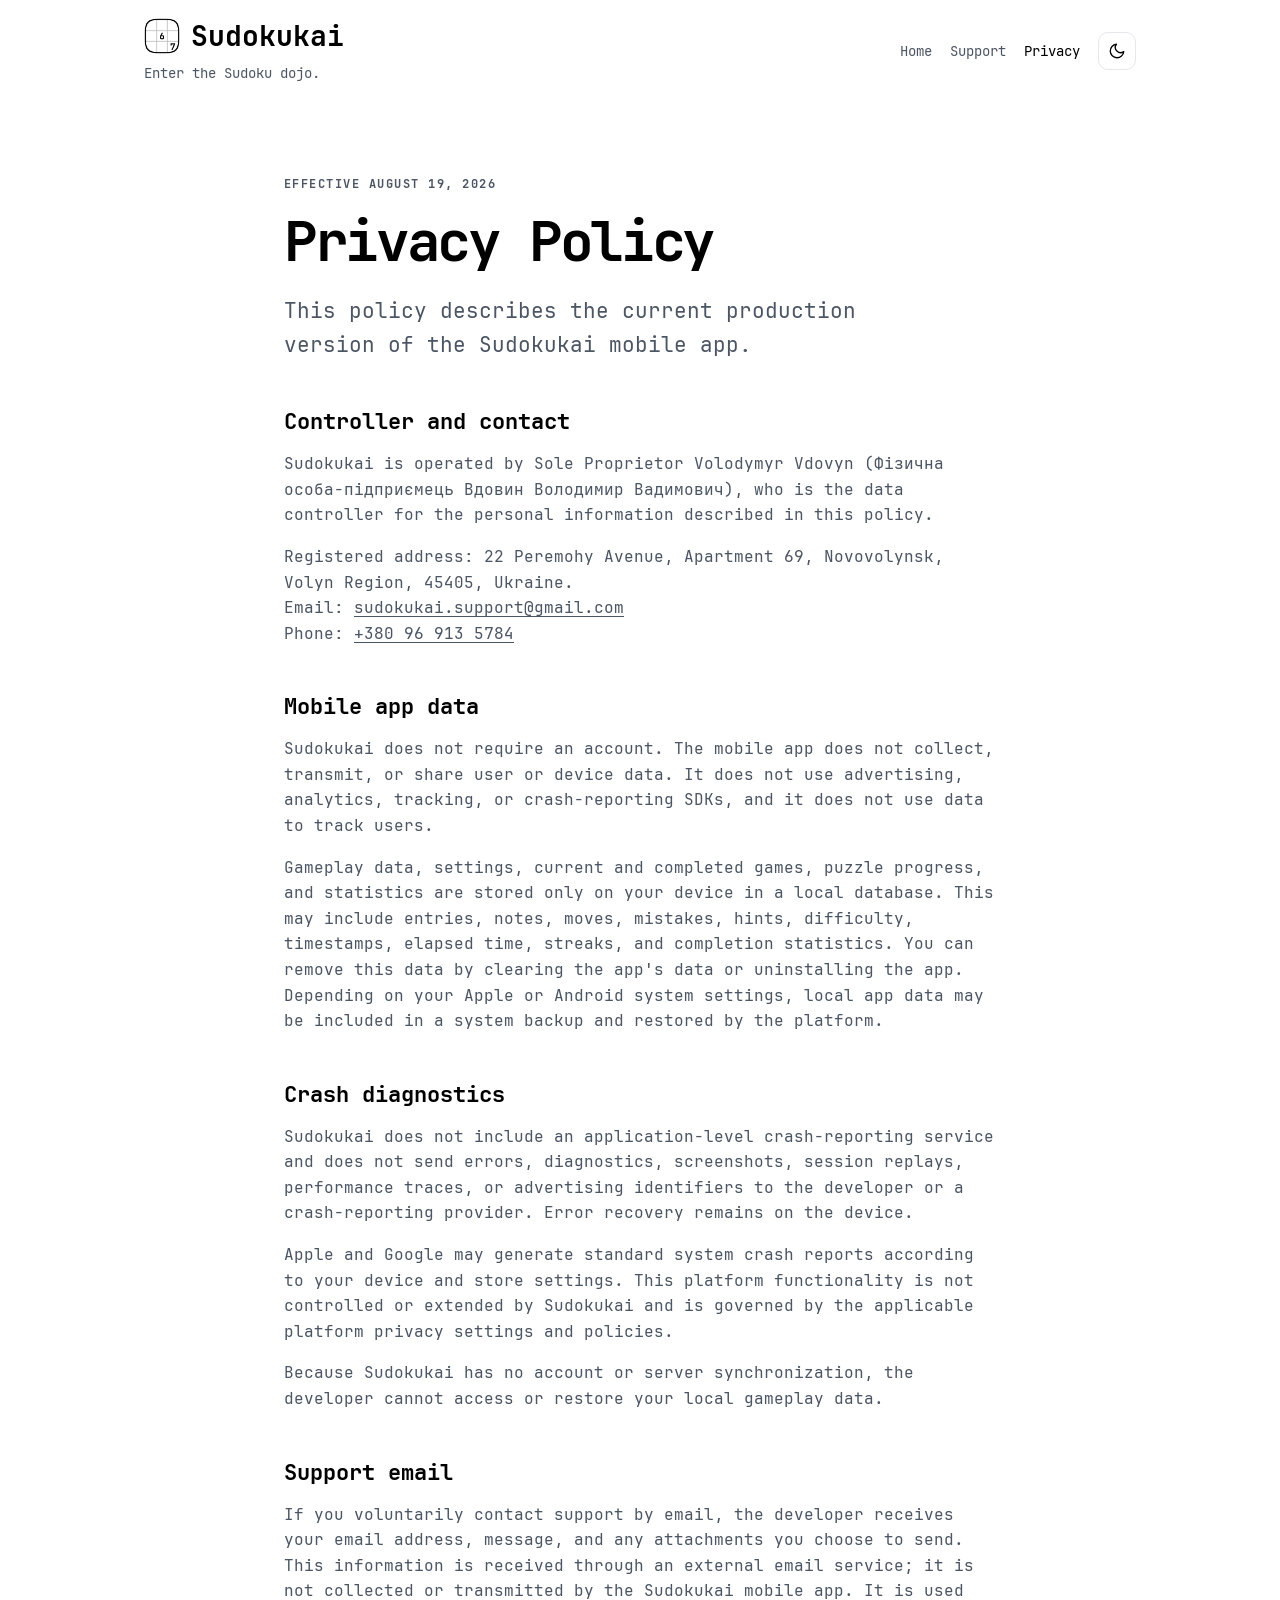
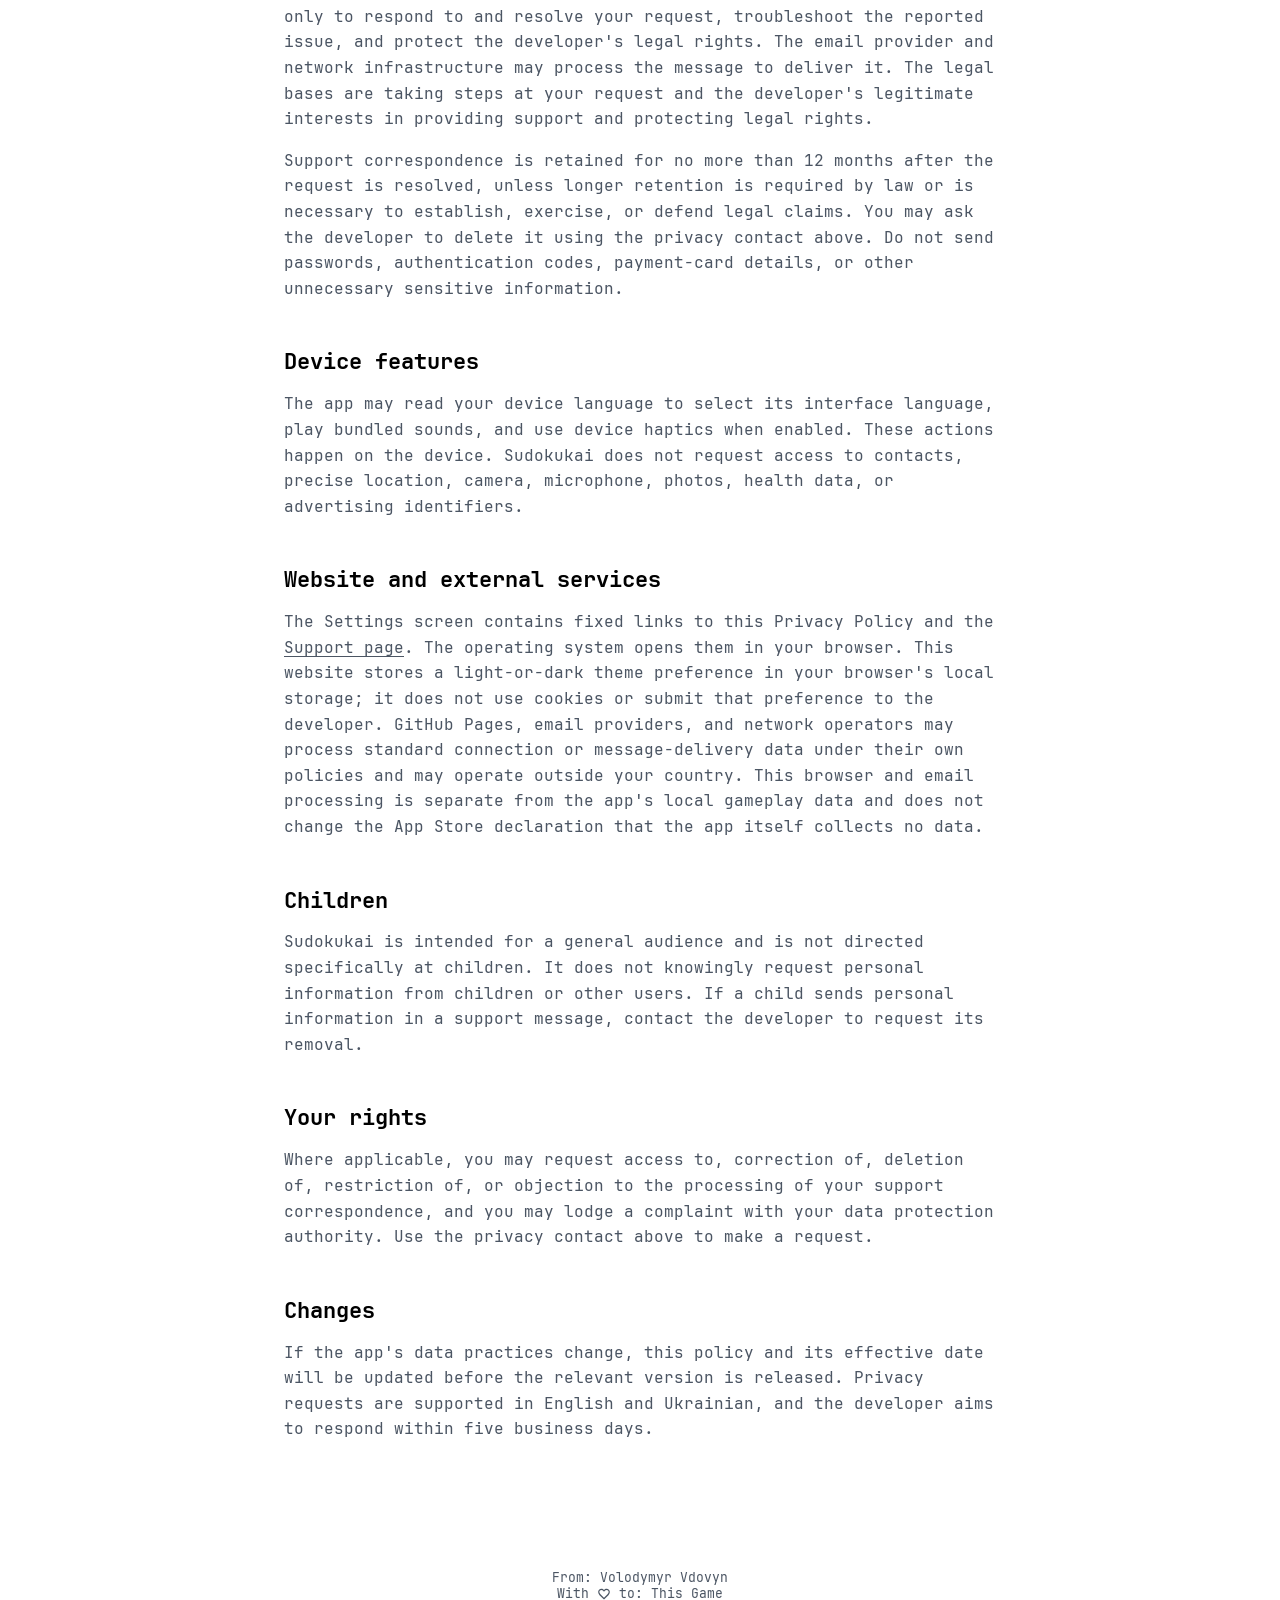
==== commit f717987f: "docs(contact): correct volyn region name" ====
--- a/privacy/index.html
+++ b/privacy/index.html
@@ -56,7 +56,7 @@
       </p>
       <p>
         Registered address: 22 Peremohy Avenue, Apartment 69, Novovolynsk,
-        Volyn Oblast, 45405, Ukraine.<br />
+        Volyn Region, 45405, Ukraine.<br />
         Email:
         <a class="contact" href="mailto:sudokukai.support@gmail.com"
           >sudokukai.support@gmail.com</a
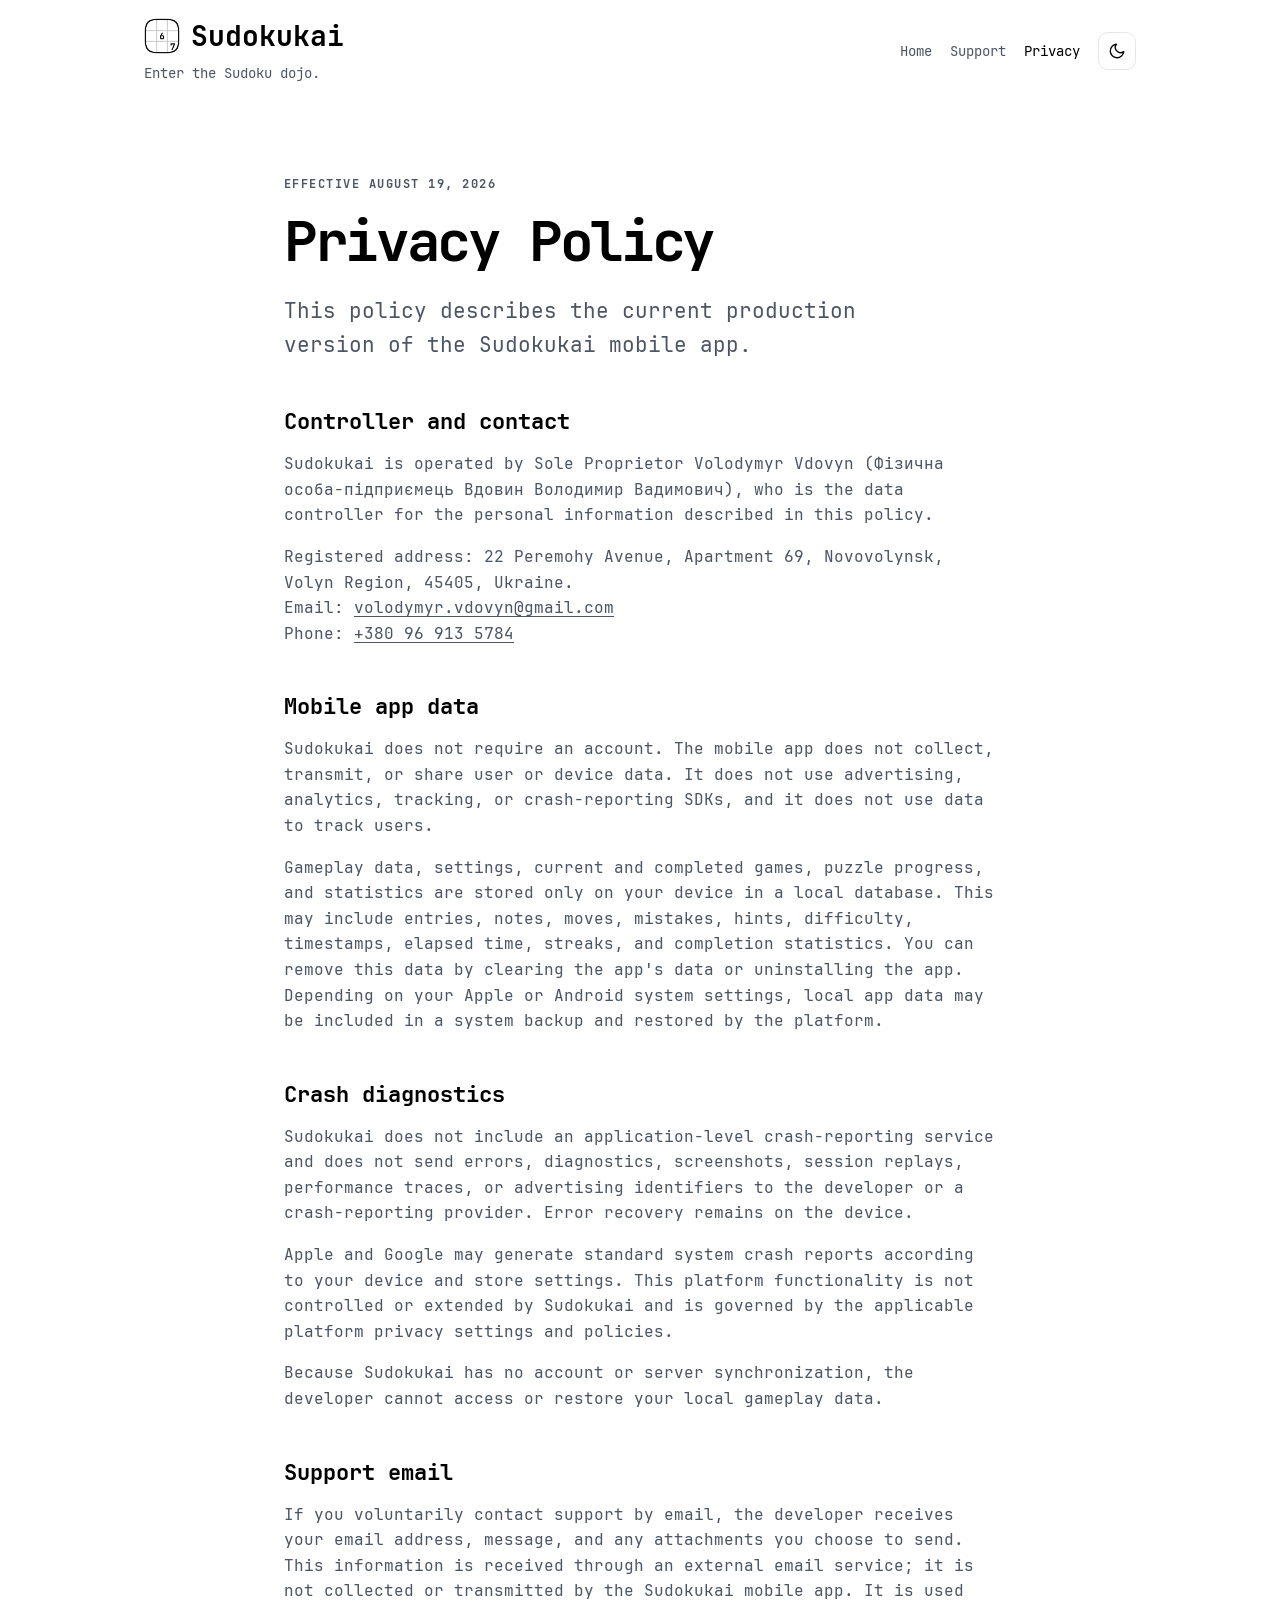
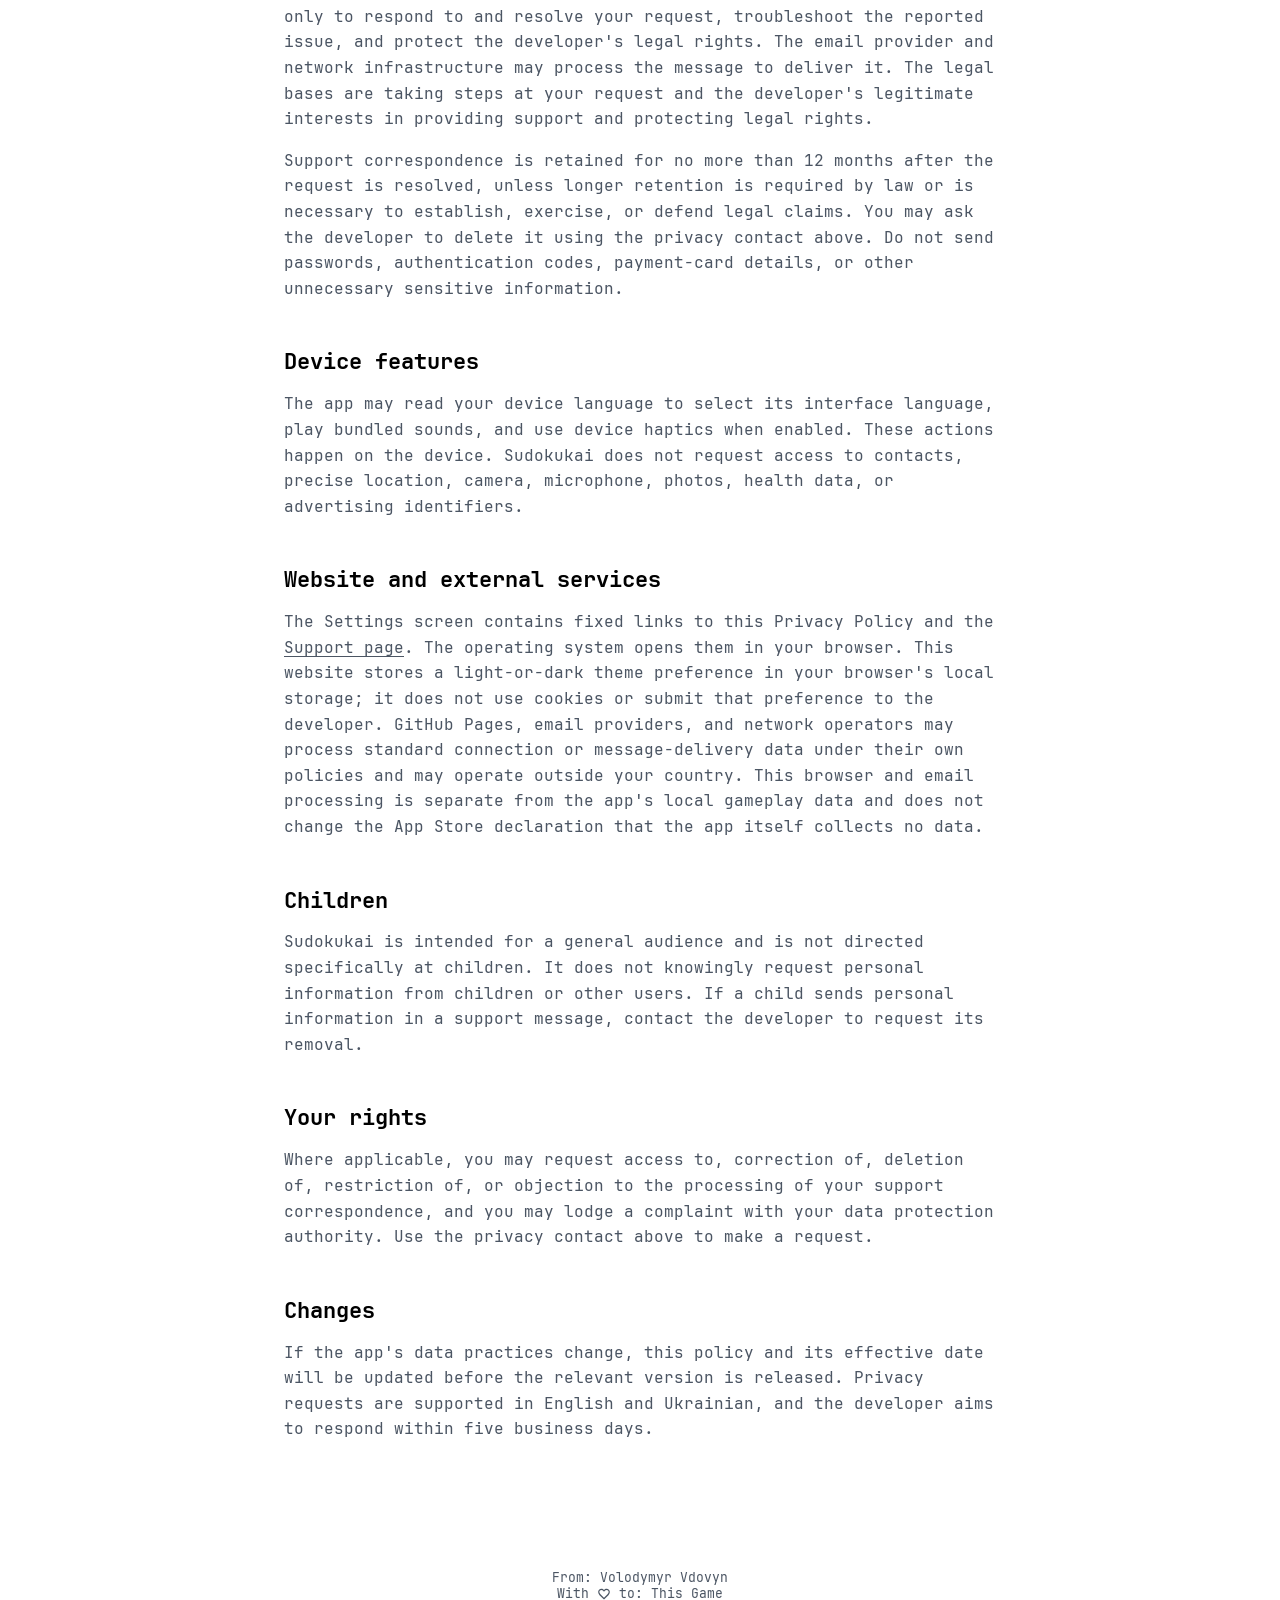
==== commit 6f563b24: "docs(contact): update support email" ====
--- a/privacy/index.html
+++ b/privacy/index.html
@@ -58,8 +58,8 @@
         Registered address: 22 Peremohy Avenue, Apartment 69, Novovolynsk,
         Volyn Region, 45405, Ukraine.<br />
         Email:
-        <a class="contact" href="mailto:sudokukai.support@gmail.com"
-          >sudokukai.support@gmail.com</a
+        <a class="contact" href="mailto:volodymyr.vdovyn@gmail.com"
+          >volodymyr.vdovyn@gmail.com</a
         ><br />
         Phone: <a class="contact" href="tel:+380969135784">+380 96 913 5784</a>
       </p>
